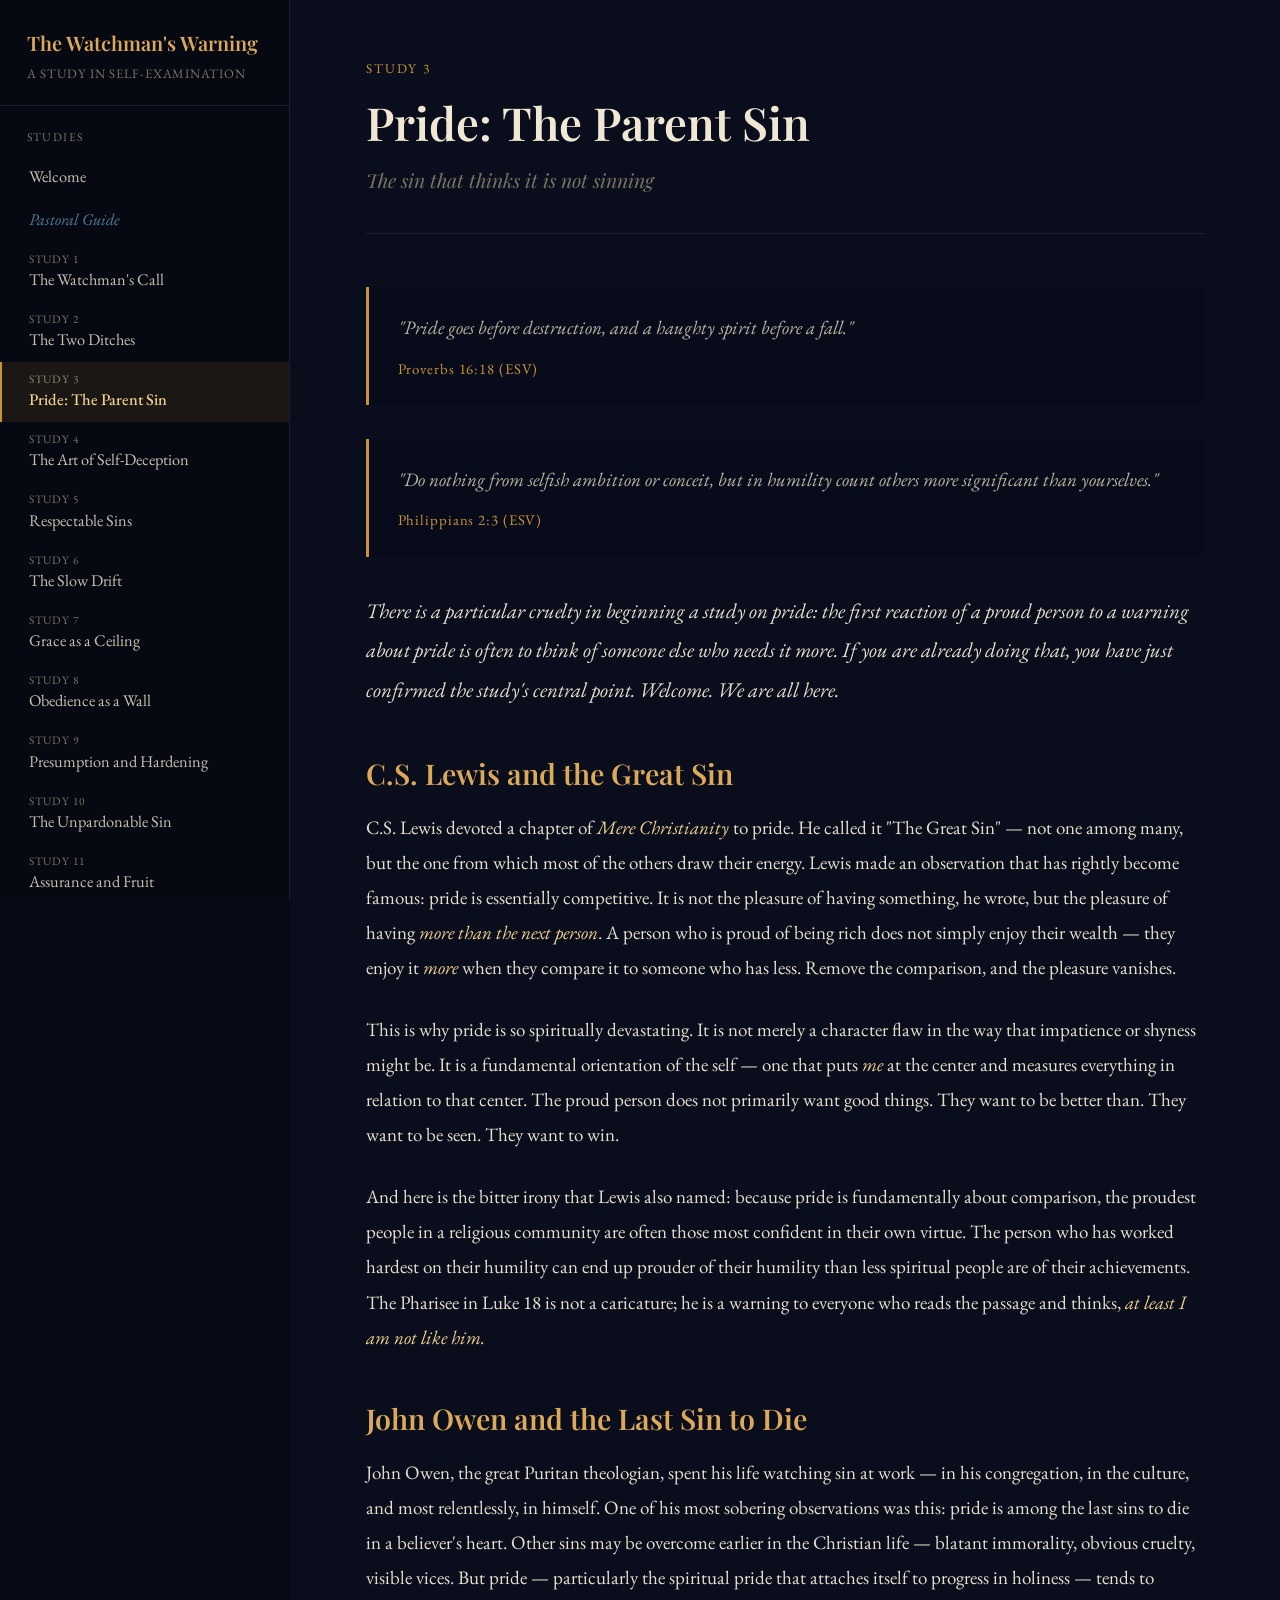
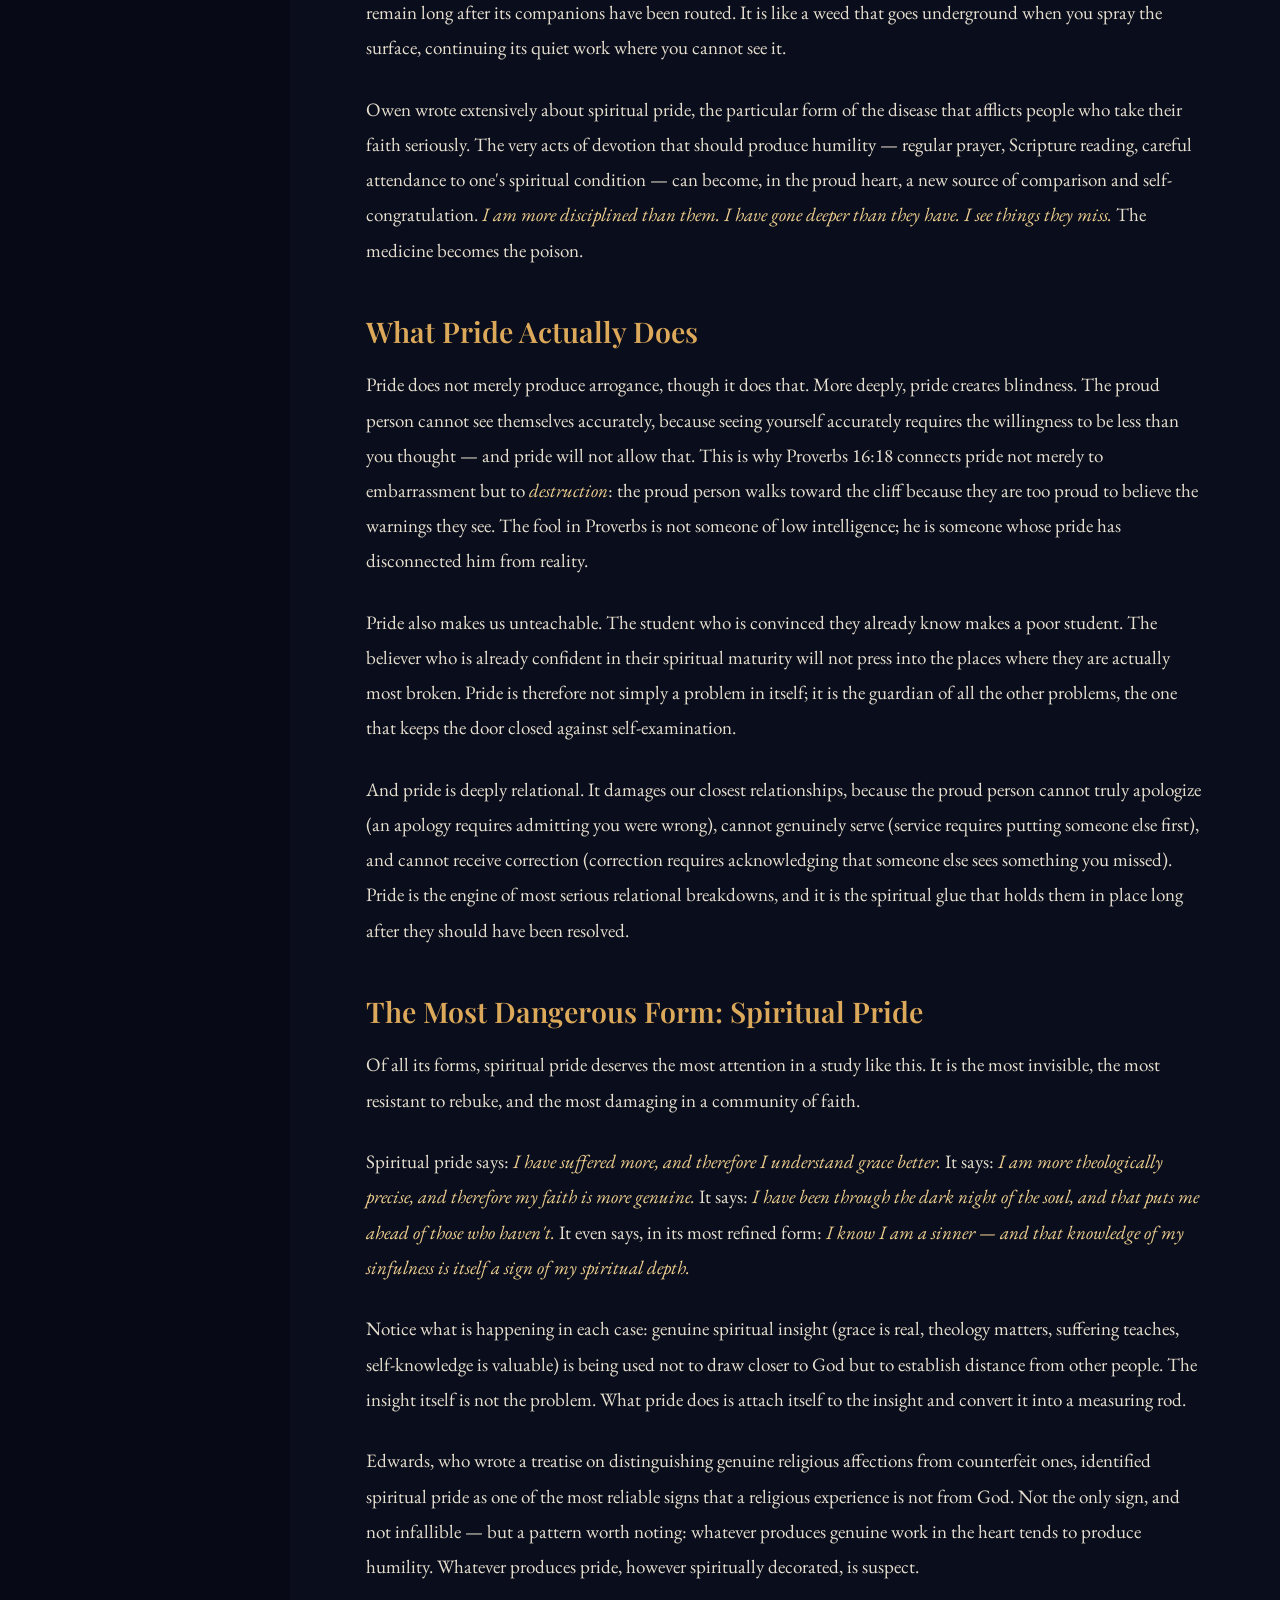
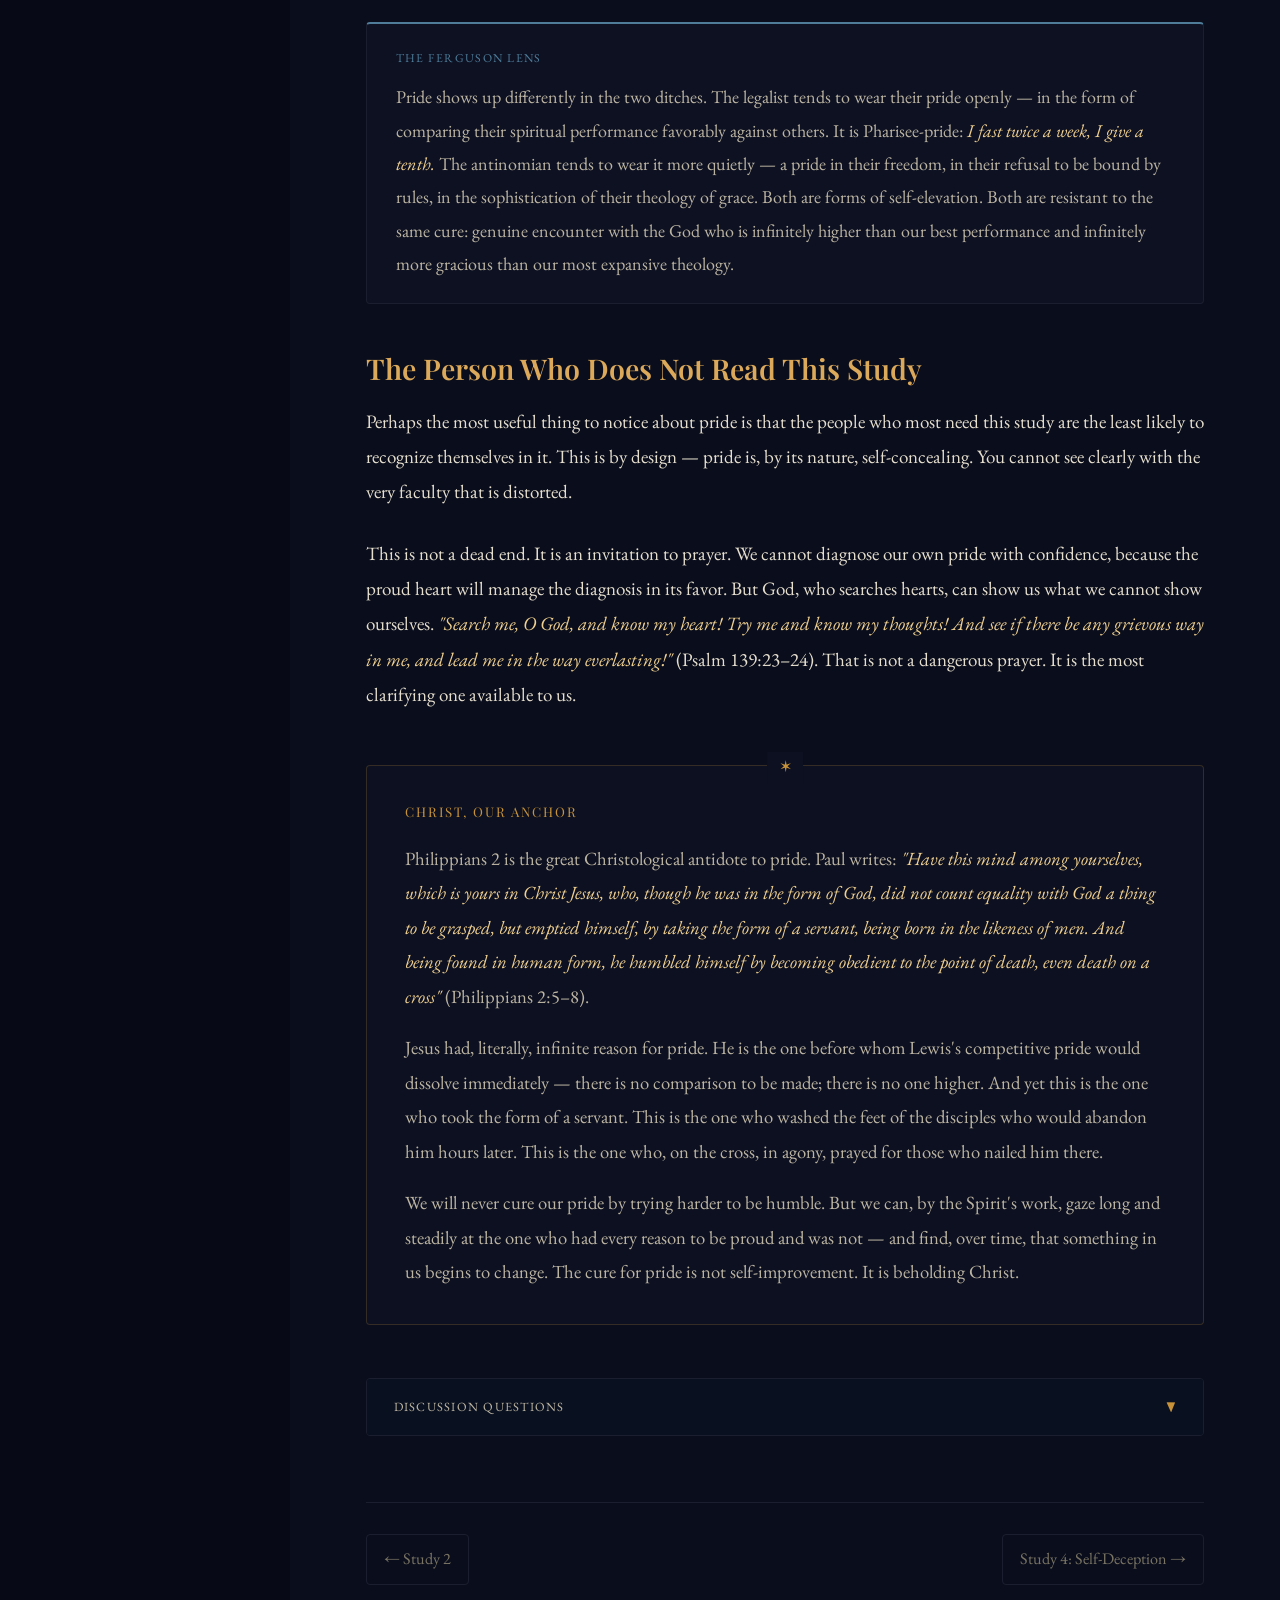
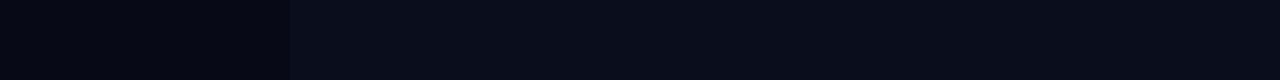
==== page-03-pride.html @ fbf7cce7 "Add files via upload" ====
<!DOCTYPE html>
<html lang="en">
<head>
<meta charset="UTF-8">
<meta name="viewport" content="width=device-width, initial-scale=1.0">
<title>Study 3: Pride — The Parent Sin | The Watchman's Warning</title>
<link rel="stylesheet" href="styles.css">
</head>
<body>
<div class="site-wrapper">
  <aside class="sidebar" id="sidebar"></aside>
  <div class="sidebar-overlay" id="sidebar-overlay"></div>

  <main class="main-content">
    <div class="page-header">
      <span class="page-label">Study 3</span>
      <h1>Pride: The Parent Sin</h1>
      <p class="page-subtitle">The sin that thinks it is not sinning</p>
    </div>

    <div class="content-body">

      <blockquote class="scripture">
        <p>"Pride goes before destruction, and a haughty spirit before a fall."</p>
        <span class="scripture-ref">Proverbs 16:18 (ESV)</span>
      </blockquote>

      <blockquote class="scripture">
        <p>"Do nothing from selfish ambition or conceit, but in humility count others more significant than yourselves."</p>
        <span class="scripture-ref">Philippians 2:3 (ESV)</span>
      </blockquote>

      <p class="lede">There is a particular cruelty in beginning a study on pride: the first reaction of a proud person to a warning about pride is often to think of someone else who needs it more. If you are already doing that, you have just confirmed the study's central point. Welcome. We are all here.</p>

      <h2>C.S. Lewis and the Great Sin</h2>

      <p>C.S. Lewis devoted a chapter of <em>Mere Christianity</em> to pride. He called it "The Great Sin" — not one among many, but the one from which most of the others draw their energy. Lewis made an observation that has rightly become famous: pride is essentially competitive. It is not the pleasure of having something, he wrote, but the pleasure of having <em>more than the next person</em>. A person who is proud of being rich does not simply enjoy their wealth — they enjoy it <em>more</em> when they compare it to someone who has less. Remove the comparison, and the pleasure vanishes.</p>

      <p>This is why pride is so spiritually devastating. It is not merely a character flaw in the way that impatience or shyness might be. It is a fundamental orientation of the self — one that puts <em>me</em> at the center and measures everything in relation to that center. The proud person does not primarily want good things. They want to be better than. They want to be seen. They want to win.</p>

      <p>And here is the bitter irony that Lewis also named: because pride is fundamentally about comparison, the proudest people in a religious community are often those most confident in their own virtue. The person who has worked hardest on their humility can end up prouder of their humility than less spiritual people are of their achievements. The Pharisee in Luke 18 is not a caricature; he is a warning to everyone who reads the passage and thinks, <em>at least I am not like him.</em></p>

      <h2>John Owen and the Last Sin to Die</h2>

      <p>John Owen, the great Puritan theologian, spent his life watching sin at work — in his congregation, in the culture, and most relentlessly, in himself. One of his most sobering observations was this: pride is among the last sins to die in a believer's heart. Other sins may be overcome earlier in the Christian life — blatant immorality, obvious cruelty, visible vices. But pride — particularly the spiritual pride that attaches itself to progress in holiness — tends to remain long after its companions have been routed. It is like a weed that goes underground when you spray the surface, continuing its quiet work where you cannot see it.</p>

      <p>Owen wrote extensively about spiritual pride, the particular form of the disease that afflicts people who take their faith seriously. The very acts of devotion that should produce humility — regular prayer, Scripture reading, careful attendance to one's spiritual condition — can become, in the proud heart, a new source of comparison and self-congratulation. <em>I am more disciplined than them. I have gone deeper than they have. I see things they miss.</em> The medicine becomes the poison.</p>

      <h2>What Pride Actually Does</h2>

      <p>Pride does not merely produce arrogance, though it does that. More deeply, pride creates blindness. The proud person cannot see themselves accurately, because seeing yourself accurately requires the willingness to be less than you thought — and pride will not allow that. This is why Proverbs 16:18 connects pride not merely to embarrassment but to <em>destruction</em>: the proud person walks toward the cliff because they are too proud to believe the warnings they see. The fool in Proverbs is not someone of low intelligence; he is someone whose pride has disconnected him from reality.</p>

      <p>Pride also makes us unteachable. The student who is convinced they already know makes a poor student. The believer who is already confident in their spiritual maturity will not press into the places where they are actually most broken. Pride is therefore not simply a problem in itself; it is the guardian of all the other problems, the one that keeps the door closed against self-examination.</p>

      <p>And pride is deeply relational. It damages our closest relationships, because the proud person cannot truly apologize (an apology requires admitting you were wrong), cannot genuinely serve (service requires putting someone else first), and cannot receive correction (correction requires acknowledging that someone else sees something you missed). Pride is the engine of most serious relational breakdowns, and it is the spiritual glue that holds them in place long after they should have been resolved.</p>

      <h2>The Most Dangerous Form: Spiritual Pride</h2>

      <p>Of all its forms, spiritual pride deserves the most attention in a study like this. It is the most invisible, the most resistant to rebuke, and the most damaging in a community of faith.</p>

      <p>Spiritual pride says: <em>I have suffered more, and therefore I understand grace better.</em> It says: <em>I am more theologically precise, and therefore my faith is more genuine.</em> It says: <em>I have been through the dark night of the soul, and that puts me ahead of those who haven't.</em> It even says, in its most refined form: <em>I know I am a sinner — and that knowledge of my sinfulness is itself a sign of my spiritual depth.</em></p>

      <p>Notice what is happening in each case: genuine spiritual insight (grace is real, theology matters, suffering teaches, self-knowledge is valuable) is being used not to draw closer to God but to establish distance from other people. The insight itself is not the problem. What pride does is attach itself to the insight and convert it into a measuring rod.</p>

      <p>Edwards, who wrote a treatise on distinguishing genuine religious affections from counterfeit ones, identified spiritual pride as one of the most reliable signs that a religious experience is not from God. Not the only sign, and not infallible — but a pattern worth noting: whatever produces genuine work in the heart tends to produce humility. Whatever produces pride, however spiritually decorated, is suspect.</p>

      <div class="ferguson-lens">
        <span class="lens-label">The Ferguson Lens</span>
        <p>Pride shows up differently in the two ditches. The legalist tends to wear their pride openly — in the form of comparing their spiritual performance favorably against others. It is Pharisee-pride: <em>I fast twice a week, I give a tenth.</em> The antinomian tends to wear it more quietly — a pride in their freedom, in their refusal to be bound by rules, in the sophistication of their theology of grace. Both are forms of self-elevation. Both are resistant to the same cure: genuine encounter with the God who is infinitely higher than our best performance and infinitely more gracious than our most expansive theology.</p>
      </div>

      <h2>The Person Who Does Not Read This Study</h2>

      <p>Perhaps the most useful thing to notice about pride is that the people who most need this study are the least likely to recognize themselves in it. This is by design — pride is, by its nature, self-concealing. You cannot see clearly with the very faculty that is distorted.</p>

      <p>This is not a dead end. It is an invitation to prayer. We cannot diagnose our own pride with confidence, because the proud heart will manage the diagnosis in its favor. But God, who searches hearts, can show us what we cannot show ourselves. <em>"Search me, O God, and know my heart! Try me and know my thoughts! And see if there be any grievous way in me, and lead me in the way everlasting!"</em> (Psalm 139:23–24). That is not a dangerous prayer. It is the most clarifying one available to us.</p>

    </div>

    <div class="christ-anchor">
      <h3>Christ, Our Anchor</h3>
      <p>Philippians 2 is the great Christological antidote to pride. Paul writes: <em>"Have this mind among yourselves, which is yours in Christ Jesus, who, though he was in the form of God, did not count equality with God a thing to be grasped, but emptied himself, by taking the form of a servant, being born in the likeness of men. And being found in human form, he humbled himself by becoming obedient to the point of death, even death on a cross"</em> (Philippians 2:5–8).</p>
      <p>Jesus had, literally, infinite reason for pride. He is the one before whom Lewis's competitive pride would dissolve immediately — there is no comparison to be made; there is no one higher. And yet this is the one who took the form of a servant. This is the one who washed the feet of the disciples who would abandon him hours later. This is the one who, on the cross, in agony, prayed for those who nailed him there.</p>
      <p>We will never cure our pride by trying harder to be humble. But we can, by the Spirit's work, gaze long and steadily at the one who had every reason to be proud and was not — and find, over time, that something in us begins to change. The cure for pride is not self-improvement. It is beholding Christ.</p>
    </div>

    <div class="discussion-section">
      <button class="discussion-toggle">
        <span class="toggle-label">Discussion Questions</span>
        <span class="toggle-arrow">&#9660;</span>
      </button>
      <div class="discussion-content">
        <ol>
          <li>Lewis says pride is essentially competitive — it requires comparison. Can you identify an area of your life where this is true for you? Where do you tend to measure yourself against others?</li>
          <li>Owen says pride is one of the last sins to die in a believer. Does that match your experience? Where have you seen spiritual growth apparently produce spiritual pride rather than humility?</li>
          <li>The study describes "spiritual pride" — using genuine spiritual insight as a measuring rod against others. Have you experienced this, either in yourself or directed at you? What does it feel like from both sides?</li>
          <li>The study says you cannot reliably diagnose your own pride, and suggests prayer as the response. How does it sit with you to ask God to show you what you cannot see in yourself? Is there resistance to that prayer? What does the resistance say?</li>
          <li>Philippians 2 holds up Christ's humility as both example and transformation. What is the difference between trying harder to be humble and "beholding Christ" until humility grows? What would the second approach look like in practice?</li>
        </ol>
      </div>
    </div>

    <div class="page-nav">
      <a href="page-02-two-ditches.html">&#8592; Study 2</a>
      <a href="page-04-self-deception.html">Study 4: Self-Deception &#8594;</a>
    </div>
  </main>
</div>

<button class="sidebar-toggle" id="sidebar-toggle" aria-label="Toggle navigation">&#9776;</button>
<script src="nav.js"></script>
<script>buildNav('page-03');</script>
</body>
</html>
---- styles.css ----
@import url('https://fonts.googleapis.com/css2?family=Playfair+Display:ital,wght@0,400;0,600;0,700;1,400;1,600&family=EB+Garamond:ital,wght@0,400;0,500;1,400;1,500&display=swap');

:root {
  --bg-deep: #070a16;
  --bg-page: #0a0e1c;
  --bg-sidebar: #060912;
  --bg-sidebar-hover: #0e1328;
  --bg-scripture: #080c1a;
  --bg-anchor: #0c1020;
  --bg-discussion: #09101f;
  --bg-callout: #0d1122;
  --text-primary: #e6dece;
  --text-secondary: #bcb4a2;
  --text-muted: #7a7464;
  --text-sidebar: #c8c0ae;
  --text-active: #f0e8d4;
  --amber: #c89238;
  --amber-light: #dca85a;
  --amber-pale: #f0d090;
  --amber-glow: rgba(200,146,56,0.10);
  --amber-border: rgba(200,146,56,0.28);
  --blue-soft: #4e7c99;
  --border-dim: #1a1e2e;
  --border-amber: rgba(200,146,56,0.22);
  --sidebar-width: 290px;
  --font-display: 'Playfair Display', Georgia, serif;
  --font-body: 'EB Garamond', Garamond, Georgia, serif;
  --radius: 4px;
  --transition: 0.2s ease;
}

*, *::before, *::after { box-sizing: border-box; margin: 0; padding: 0; }
html { font-size: 19px; scroll-behavior: smooth; }
body { background: var(--bg-deep); color: var(--text-primary); font-family: var(--font-body); line-height: 1.85; min-height: 100vh; }
.site-wrapper { display: flex; min-height: 100vh; }

.sidebar { width: var(--sidebar-width); min-width: var(--sidebar-width); background: var(--bg-sidebar); border-right: 1px solid var(--border-dim); height: 100vh; position: sticky; top: 0; overflow-y: auto; overflow-x: hidden; scrollbar-width: thin; scrollbar-color: #1e2438 transparent; display: flex; flex-direction: column; flex-shrink: 0; }
.sidebar::-webkit-scrollbar { width: 5px; }
.sidebar::-webkit-scrollbar-track { background: transparent; }
.sidebar::-webkit-scrollbar-thumb { background: #1e2438; border-radius: 3px; }
.sidebar-brand { padding: 1.6rem 1.4rem 1rem; border-bottom: 1px solid var(--border-dim); }
.sidebar-brand a { text-decoration: none; display: block; }
.sidebar-brand .brand-title { font-family: var(--font-display); font-size: 1.05rem; font-weight: 600; color: var(--amber-light); line-height: 1.3; }
.sidebar-brand .brand-sub { font-size: 0.68rem; color: var(--text-muted); letter-spacing: 0.06em; text-transform: uppercase; margin-top: 0.3rem; }
.nav-section-label { font-size: 0.62rem; letter-spacing: 0.12em; text-transform: uppercase; color: var(--text-muted); padding: 1.1rem 1.4rem 0.35rem; }
.nav-list { list-style: none; padding: 0 0 2rem; }
.nav-list li a { display: block; padding: 0.55rem 1.4rem; text-decoration: none; color: var(--text-sidebar); font-size: 0.86rem; line-height: 1.35; border-left: 2px solid transparent; transition: var(--transition); }
.nav-list li a:hover { color: var(--amber-light); background: var(--bg-sidebar-hover); border-left-color: var(--amber-border); }
.nav-list li a.active { color: var(--amber-pale); background: var(--amber-glow); border-left-color: var(--amber); font-weight: 500; }
.nav-list li a .nav-num { display: block; font-size: 0.6rem; color: var(--text-muted); letter-spacing: 0.08em; text-transform: uppercase; margin-bottom: 0.1rem; }
.nav-list li.nav-special a { color: var(--blue-soft); font-style: italic; }
.nav-list li.nav-special a:hover, .nav-list li.nav-special a.active { color: #7aadcc; background: rgba(78,124,153,0.08); border-left-color: var(--blue-soft); }
.sidebar-toggle { display: none; position: fixed; bottom: 1.2rem; right: 1.2rem; z-index: 200; background: var(--amber); color: #000; border: none; width: 48px; height: 48px; border-radius: 50%; font-size: 1.3rem; cursor: pointer; box-shadow: 0 4px 16px rgba(200,146,56,0.4); }
.sidebar-overlay { display: none; }

.main-content { flex: 1; min-width: 0; padding: 3rem 4rem 5rem; background: var(--bg-page); }

.page-header { margin-bottom: 2.8rem; padding-bottom: 1.8rem; border-bottom: 1px solid var(--border-dim); }
.page-label { font-size: 0.7rem; letter-spacing: 0.14em; text-transform: uppercase; color: var(--amber); margin-bottom: 0.7rem; display: block; }
.page-header h1 { font-family: var(--font-display); font-size: 2.4rem; font-weight: 600; color: var(--text-active); line-height: 1.2; margin-bottom: 0.7rem; }
.page-header .page-subtitle { font-size: 1.02rem; color: var(--text-muted); font-style: italic; font-family: var(--font-display); }

.hero-header { text-align: center; padding: 4rem 2rem 2.5rem; }
.hero-watchman { font-size: 2.8rem; color: var(--amber); margin-bottom: 1.5rem; display: block; opacity: 0.65; }
.hero-header h1 { font-family: var(--font-display); font-size: 2.8rem; font-weight: 700; color: var(--text-active); line-height: 1.15; margin-bottom: 0.6rem; }
.hero-header .hero-subtitle { font-family: var(--font-display); font-size: 1.05rem; color: var(--text-secondary); font-style: italic; margin-bottom: 2rem; }
.hero-rule { width: 60px; height: 2px; background: var(--amber); margin: 1.6rem auto; opacity: 0.5; }

.content-body p { margin-bottom: 1.4rem; color: var(--text-primary); }
.content-body h2 { font-family: var(--font-display); font-size: 1.5rem; font-weight: 600; color: var(--amber-light); margin: 2.4rem 0 0.9rem; line-height: 1.3; }
.content-body h3 { font-family: var(--font-display); font-size: 1.15rem; font-weight: 600; color: var(--text-secondary); margin: 2rem 0 0.7rem; }
.lede { font-size: 1.1rem; color: var(--text-secondary); line-height: 1.9; margin-bottom: 1.8rem; font-style: italic; }

blockquote.scripture { background: var(--bg-scripture); border-left: 3px solid var(--amber); margin: 1.8rem 0; padding: 1.2rem 1.8rem 1.2rem 1.5rem; border-radius: 0 var(--radius) var(--radius) 0; }
blockquote.scripture p { color: var(--text-secondary); font-style: italic; margin-bottom: 0.3rem; font-size: 1rem; }
blockquote.scripture .scripture-ref { display: block; font-size: 0.78rem; color: var(--amber); letter-spacing: 0.06em; font-style: normal; margin-top: 0.5rem; }

.ferguson-lens { background: var(--bg-callout); border: 1px solid var(--border-dim); border-top: 2px solid var(--blue-soft); border-radius: var(--radius); padding: 1.2rem 1.5rem; margin: 2rem 0; }
.ferguson-lens .lens-label { font-size: 0.63rem; letter-spacing: 0.12em; text-transform: uppercase; color: var(--blue-soft); margin-bottom: 0.6rem; display: block; }
.ferguson-lens p { font-size: 0.95rem; color: var(--text-secondary); margin-bottom: 0; }

.christ-anchor { background: var(--bg-anchor); border: 1px solid var(--border-amber); border-radius: var(--radius); padding: 1.8rem 2rem; margin: 2.8rem 0; position: relative; }
.christ-anchor::before { content: '\002736'; position: absolute; top: -0.72rem; left: 50%; transform: translateX(-50%); background: var(--bg-anchor); color: var(--amber); padding: 0 0.6rem; font-size: 0.85rem; }
.christ-anchor h3 { font-family: var(--font-display); font-size: 0.7rem; letter-spacing: 0.14em; text-transform: uppercase; color: var(--amber); margin-bottom: 0.9rem; font-weight: 400; }
.christ-anchor p { color: var(--text-secondary); font-size: 0.98rem; margin-bottom: 0.9rem; }
.christ-anchor p:last-child { margin-bottom: 0; }

.discussion-section { margin: 2.8rem 0; border: 1px solid var(--border-dim); border-radius: var(--radius); overflow: hidden; }
.discussion-toggle { width: 100%; background: var(--bg-discussion); border: none; color: var(--text-secondary); font-family: var(--font-body); font-size: 0.88rem; letter-spacing: 0.05em; padding: 1rem 1.4rem; text-align: left; cursor: pointer; display: flex; justify-content: space-between; align-items: center; transition: var(--transition); }
.discussion-toggle:hover { background: var(--bg-callout); color: var(--amber-light); }
.discussion-toggle .toggle-label { font-size: 0.66rem; text-transform: uppercase; letter-spacing: 0.1em; }
.discussion-toggle .toggle-arrow { font-size: 0.75rem; transition: transform 0.25s ease; color: var(--amber); }
.discussion-toggle.open .toggle-arrow { transform: rotate(180deg); }
.discussion-content { padding: 1.4rem 1.8rem 1.6rem; background: var(--bg-discussion); border-top: 1px solid var(--border-dim); display: none; }
.discussion-content.open { display: block; }
.discussion-content ol { padding-left: 1.4rem; }
.discussion-content li { color: var(--text-secondary); font-size: 0.93rem; margin-bottom: 0.9rem; line-height: 1.7; }
.discussion-content li:last-child { margin-bottom: 0; }

.pastoral-note { background: rgba(78,124,153,0.07); border: 1px solid rgba(78,124,153,0.2); border-left: 3px solid var(--blue-soft); border-radius: var(--radius); padding: 1.2rem 1.5rem; margin: 2rem 0; }
.pastoral-note .note-label { font-size: 0.63rem; letter-spacing: 0.12em; text-transform: uppercase; color: var(--blue-soft); margin-bottom: 0.6rem; display: block; }
.pastoral-note p { color: var(--text-secondary); font-size: 0.95rem; margin-bottom: 0.5rem; }
.pastoral-note p:last-child { margin-bottom: 0; }

.page-nav { display: flex; justify-content: space-between; align-items: center; margin-top: 3.5rem; padding-top: 1.6rem; border-top: 1px solid var(--border-dim); }
.page-nav a { color: var(--text-muted); text-decoration: none; font-size: 0.85rem; padding: 0.5rem 0.9rem; border: 1px solid var(--border-dim); border-radius: var(--radius); transition: var(--transition); }
.page-nav a:hover { color: var(--amber-light); border-color: var(--amber-border); background: var(--amber-glow); }
.page-nav .nav-placeholder { opacity: 0; pointer-events: none; }

.study-grid { display: grid; gap: 0.7rem; margin: 1.5rem 0; }
.study-card { display: block; background: var(--bg-callout); border: 1px solid var(--border-dim); border-radius: var(--radius); padding: 1rem 1.3rem; text-decoration: none; transition: var(--transition); }
.study-card:hover { border-color: var(--amber-border); background: var(--amber-glow); }
.study-card .card-num { font-size: 0.6rem; letter-spacing: 0.1em; text-transform: uppercase; color: var(--text-muted); margin-bottom: 0.15rem; display: block; }
.study-card .card-title { font-family: var(--font-display); font-size: 1.02rem; color: var(--text-active); display: block; margin-bottom: 0.15rem; }
.study-card .card-sub { font-size: 0.8rem; color: var(--text-muted); font-style: italic; display: block; }
.study-card.card-special .card-title { color: var(--blue-soft); }
.section-divider { display: flex; align-items: center; gap: 1rem; margin: 1.4rem 0 0.3rem; color: var(--text-muted); font-size: 0.63rem; letter-spacing: 0.12em; text-transform: uppercase; }
.section-divider::before, .section-divider::after { content: ''; flex: 1; height: 1px; background: var(--border-dim); }

@media (max-width: 900px) {
  .sidebar { position: fixed; left: -300px; top: 0; height: 100vh; z-index: 100; transition: left 0.28s ease; }
  .sidebar.open { left: 0; box-shadow: 4px 0 30px rgba(0,0,0,0.6); }
  .sidebar-overlay { display: block; position: fixed; inset: 0; background: rgba(0,0,0,0.5); z-index: 99; opacity: 0; pointer-events: none; transition: opacity 0.28s ease; }
  .sidebar-overlay.visible { opacity: 1; pointer-events: all; }
  .sidebar-toggle { display: flex; align-items: center; justify-content: center; }
  .main-content { padding: 2rem 1.6rem 4rem; }
  .page-header h1 { font-size: 1.9rem; }
}
@media (max-width: 600px) {
  .main-content { padding: 1.5rem 1.1rem 4rem; }
  .hero-header h1 { font-size: 2rem; }
}

em { color: var(--amber-pale); font-style: italic; }
strong { color: var(--text-active); font-weight: 500; }
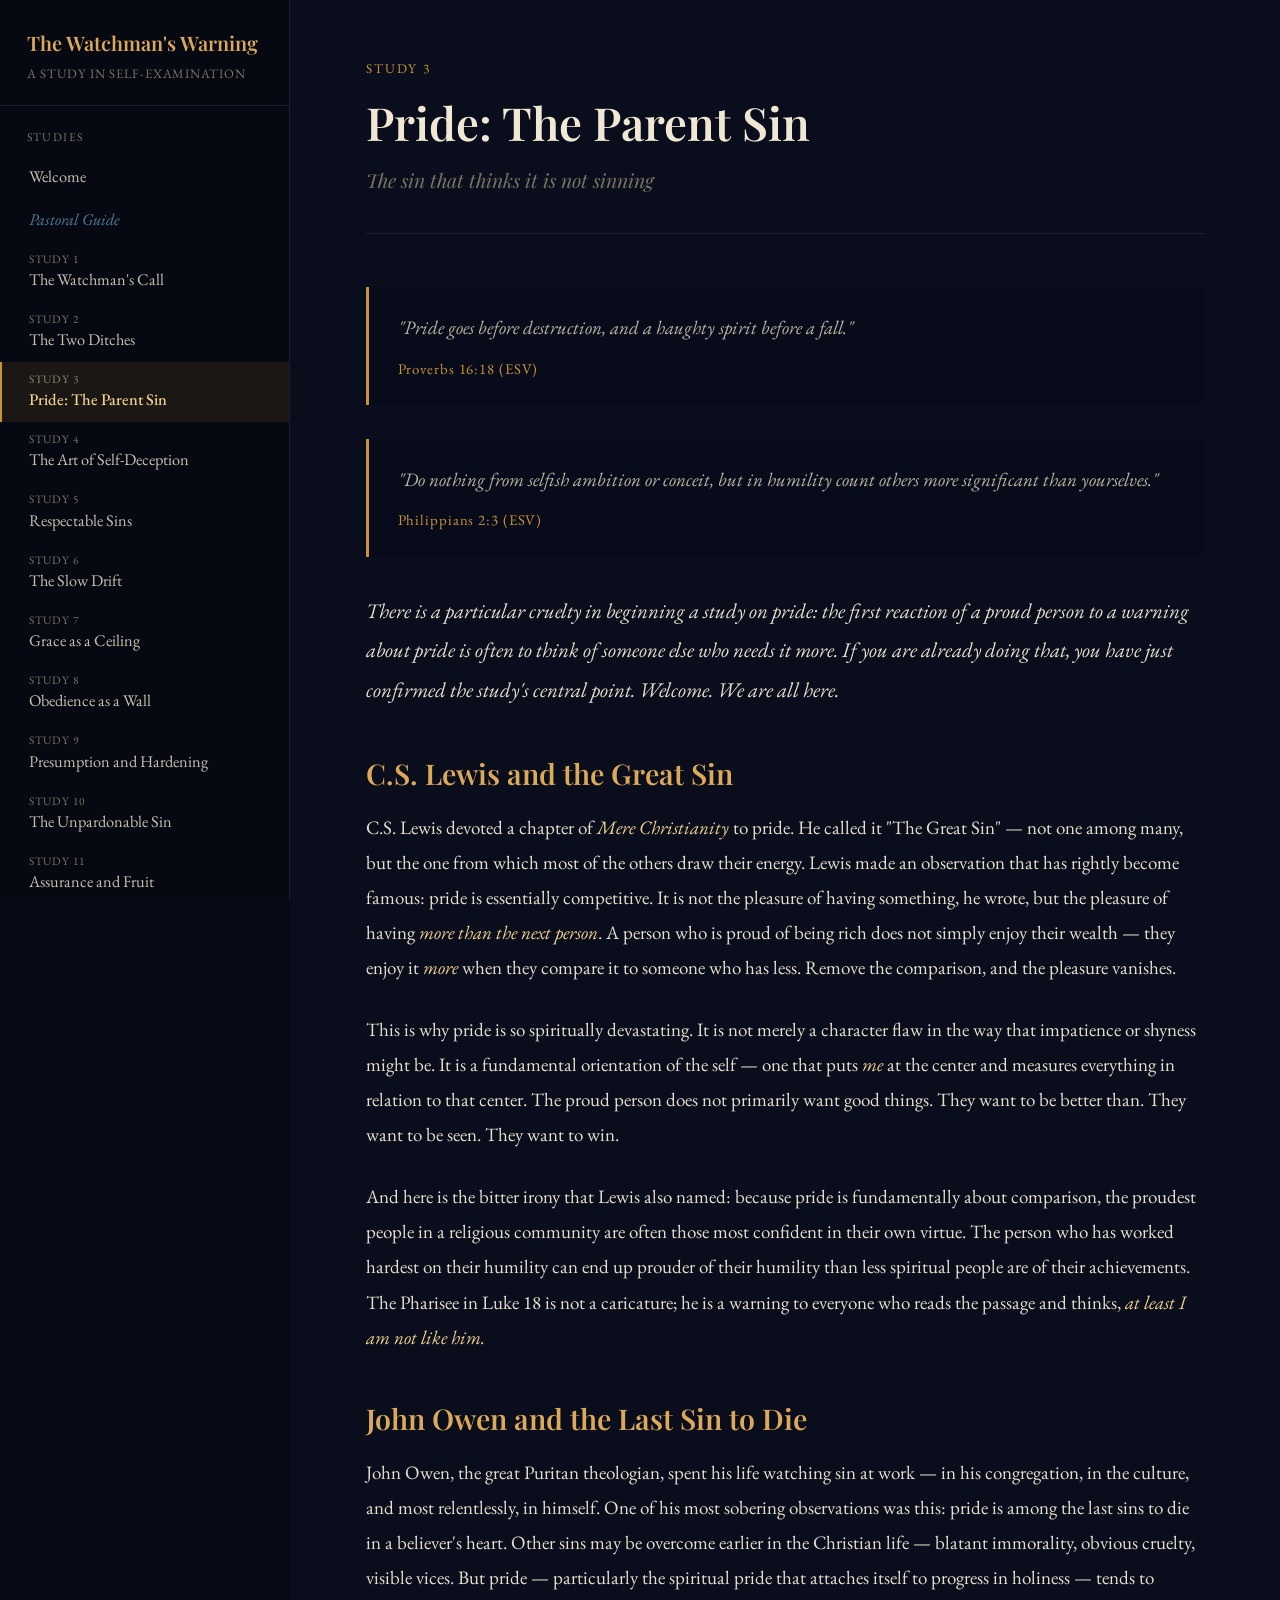
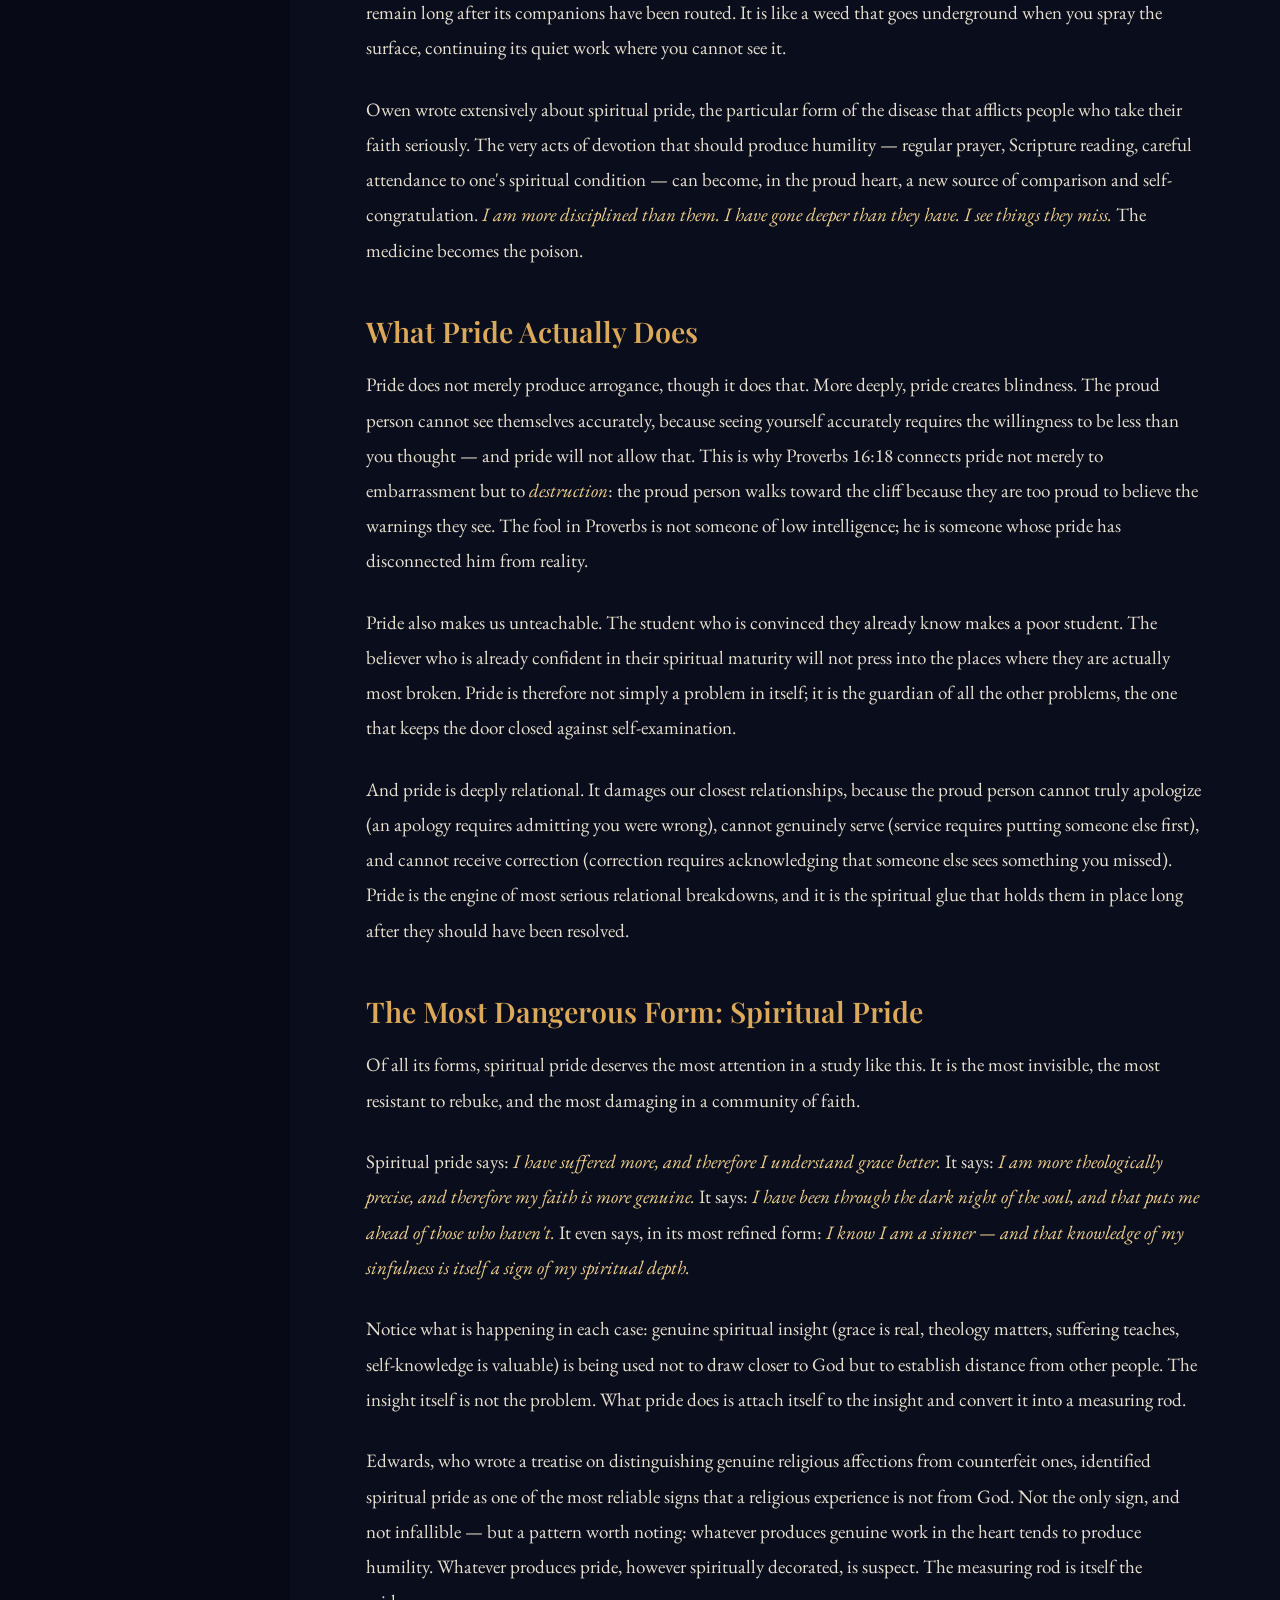
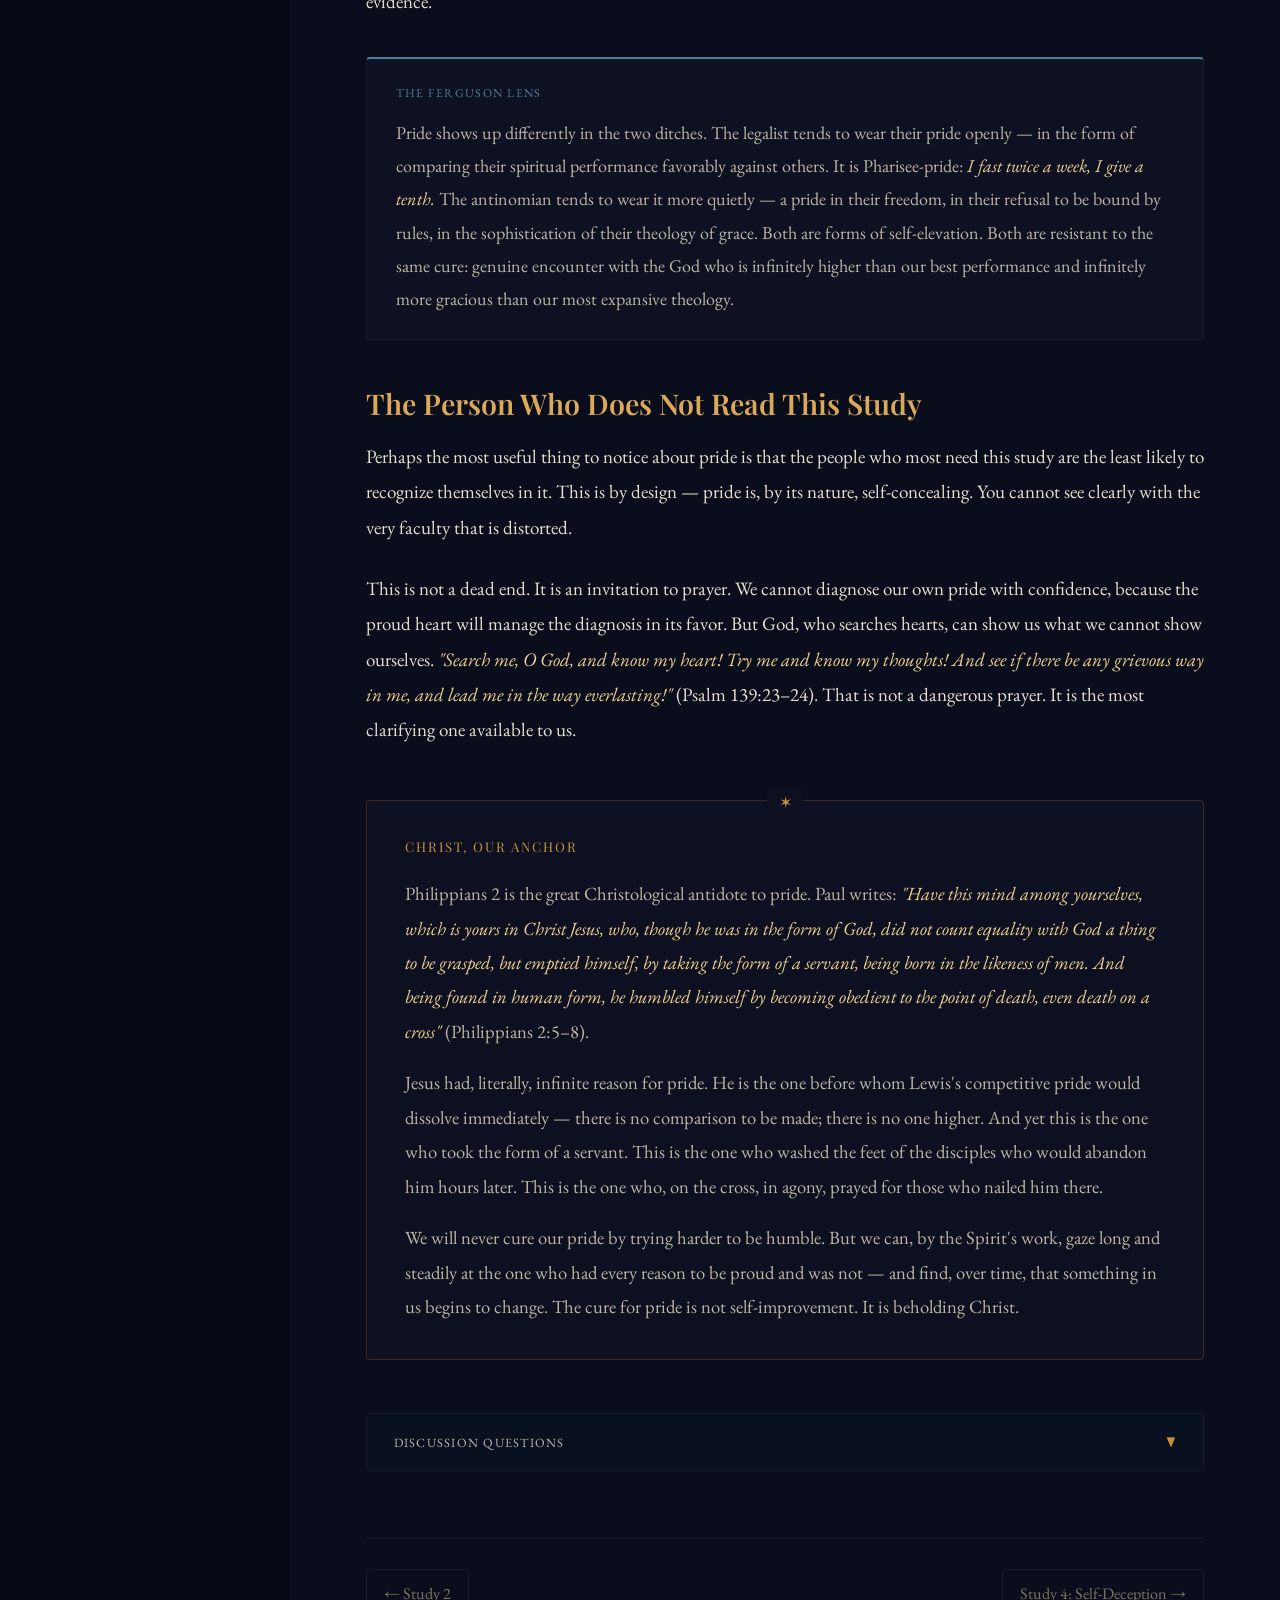
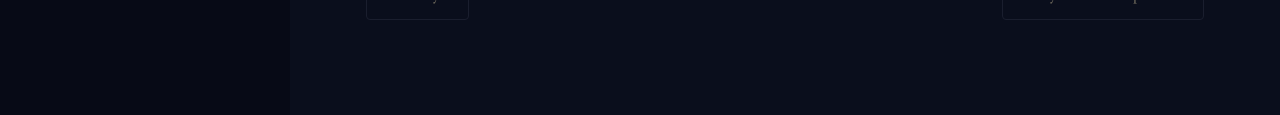
==== commit 10fe9d34: "Add files via upload" ====
--- a/page-03-pride.html
+++ b/page-03-pride.html
@@ -62,7 +62,7 @@
 
       <p>Notice what is happening in each case: genuine spiritual insight (grace is real, theology matters, suffering teaches, self-knowledge is valuable) is being used not to draw closer to God but to establish distance from other people. The insight itself is not the problem. What pride does is attach itself to the insight and convert it into a measuring rod.</p>
 
-      <p>Edwards, who wrote a treatise on distinguishing genuine religious affections from counterfeit ones, identified spiritual pride as one of the most reliable signs that a religious experience is not from God. Not the only sign, and not infallible — but a pattern worth noting: whatever produces genuine work in the heart tends to produce humility. Whatever produces pride, however spiritually decorated, is suspect.</p>
+      <p>Edwards, who wrote a treatise on distinguishing genuine religious affections from counterfeit ones, identified spiritual pride as one of the most reliable signs that a religious experience is not from God. Not the only sign, and not infallible — but a pattern worth noting: whatever produces genuine work in the heart tends to produce humility. Whatever produces pride, however spiritually decorated, is suspect. The measuring rod is itself the evidence.</p>
 
       <div class="ferguson-lens">
         <span class="lens-label">The Ferguson Lens</span>
